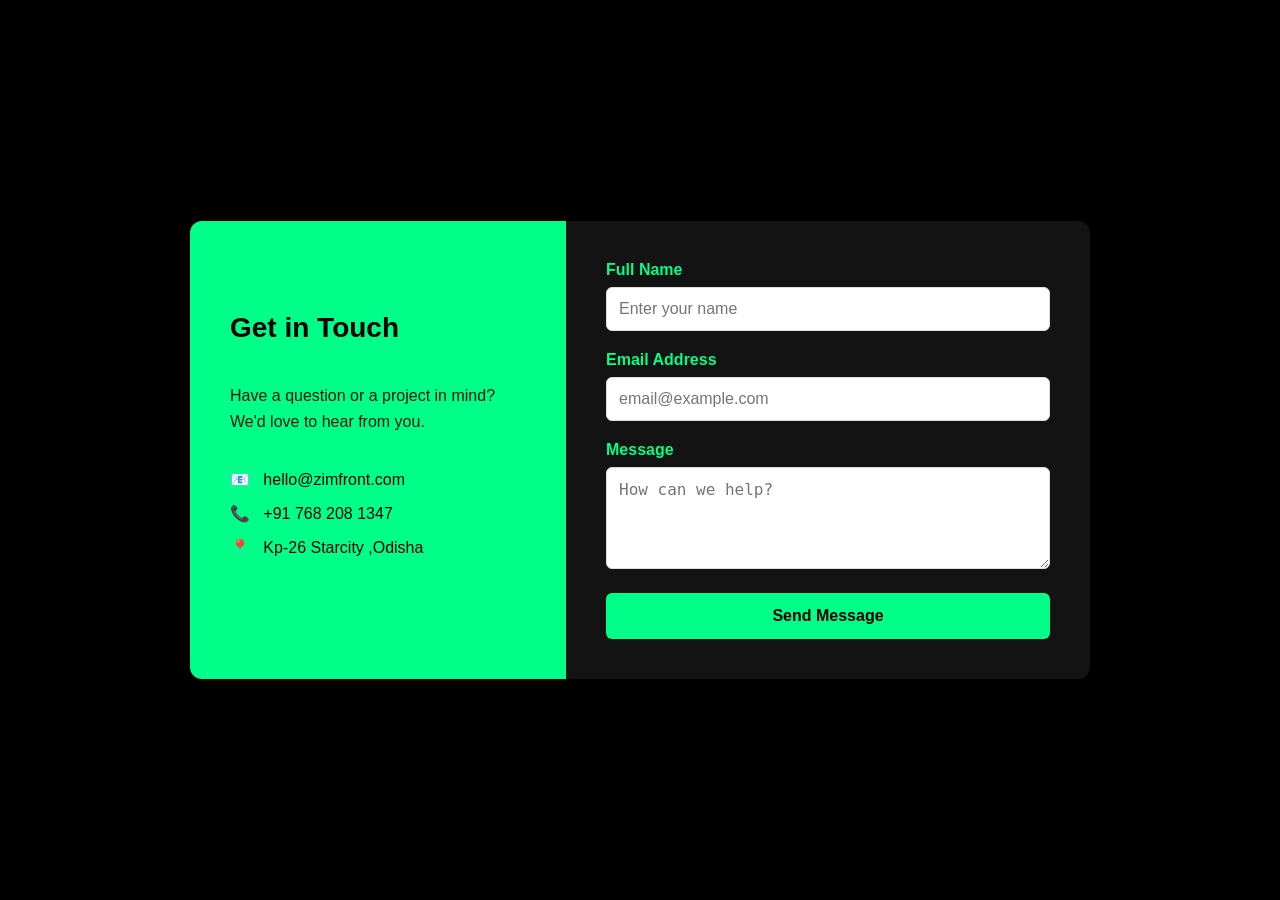
==== Contact.html @ b42a2d63 "Update Contact.html" ====
<!DOCTYPE html>
<html lang="en">
<head>
    <meta charset="UTF-8">
    <meta name="viewport" content="width=device-width, initial-scale=1.0">
    <title>Contact Us</title>
    <style>
        /* Base Styles */
        body {
            font-family: 'Segoe UI', Tahoma, Geneva, Verdana, sans-serif;
            background-color: black;
            display: flex;
            justify-content: center;
            align-items: center;
            min-height: 100vh;
            margin: 0;
        }

        /* Container Layout */
        .contact-container {
            display: flex;
            flex-wrap: wrap;
            max-width: 900px;
            width: 95%;
            background: #131314;
            box-shadow: 0 15px 35px rgba(0,0,0,0.1);
            border-radius: 12px;
            overflow: hidden;
        }

        /* Sidebar Info */
        .contact-info {
            flex: 1;
            background: #00FF88;
            color: black;
            padding: 40px;
            min-width: 280px;
            display: flex;
            flex-direction: column;
            justify-content: center;
        }

        .contact-info h2 {
            margin-top: 0;
            font-size: 28px;
        }

        .contact-info p {
            line-height: 1.6;
            opacity: 0.9;
        }

        .info-details {
            list-style: none;
            padding: 0;
            margin-top: 20px;
        }

        .info-details li {
            margin-bottom: 15px;
            display: flex;
            align-items: center;
        }

        /* Form Side */
        .contact-form {
            flex: 1.5;
            padding: 40px;
            min-width: 300px;
        }

        .input-group {
            margin-bottom: 20px;
        }

        .input-group label {
            display: block;
            margin-bottom: 8px;
            font-weight: 600;
            color: #00FF88;
        }

        .input-group input, 
        .input-group textarea {
            width: 100%;
            padding: 12px;
            border: 1px solid #ddd;
            border-radius: 6px;
            font-size: 16px;
            transition: border-color 0.3s;
            box-sizing: border-box;
        }

        .input-group input:focus, 
        .input-group textarea:focus {
            outline: none;
            border-color: #2563eb;
        }

        /* Submit Button */
        .submit-btn {
            width: 100%;
            background: #00FF88;
            color: black;
            padding: 14px;
            border: none;
            border-radius: 6px;
            cursor: pointer;
            font-size: 16px;
            font-weight: bold;
            transition: background 0.3s, transform 0.1s;
        }

        .submit-btn:hover {
            background: #1d4ed8;
        }

        .submit-btn:active {
            transform: scale(0.98);
        }

        #success-msg {
            display: none;
            color: #10b981;
            font-weight: bold;
            margin-top: 15px;
            text-align: center;
        }

        /* Responsive Tweak */
        @media (max-width: 768px) {
            .contact-container {
                flex-direction: column;
            }
        }
    </style>
</head>
<body>

<div class="contact-container">
    <div class="contact-info">
        <h2>Get in Touch</h2>
        <p>Have a question or a project in mind? We'd love to hear from you.</p>
        
        <ul class="info-details">
            <li>📧 &nbsp; hello@zimfront.com</li>
            <li>📞 &nbsp; +91 768 208 1347</li>
            <li>📍 &nbsp; Kp-26 Starcity ,Odisha</li>
        </ul>
    </div>

    <form class="contact-form" id="main-contact-form">
        <div class="input-group">
            <label for="name">Full Name</label>
            <input type="text" id="name" name="name" placeholder="Enter your name" required>
        </div>
        
        <div class="input-group">
            <label for="email">Email Address</label>
            <input type="email" id="email" name="email" placeholder="email@example.com" required>
        </div>

        <div class="input-group">
            <label for="message">Message</label>
            <textarea id="message" name="message" rows="4" placeholder="How can we help?" required></textarea>
        </div>

        <button type="submit" class="submit-btn">Send Message</button>
        <div id="success-msg">Message sent successfully!</div>
    </form>
</div>

<script>
    // Simple script to handle form submission UI
    document.getElementById('main-contact-form').addEventListener('submit', function(e) {
        e.preventDefault(); // Stop the page from reloading
        
        // Change button text and show success message
        const btn = document.querySelector('.submit-btn');
        const msg = document.getElementById('success-msg');
        
        btn.innerText = "Sending...";
        btn.disabled = true;

        setTimeout(() => {
            btn.style.display = 'none';
            msg.style.display = 'block';
        }, 1000);
    });
</script>

</body>
</html>
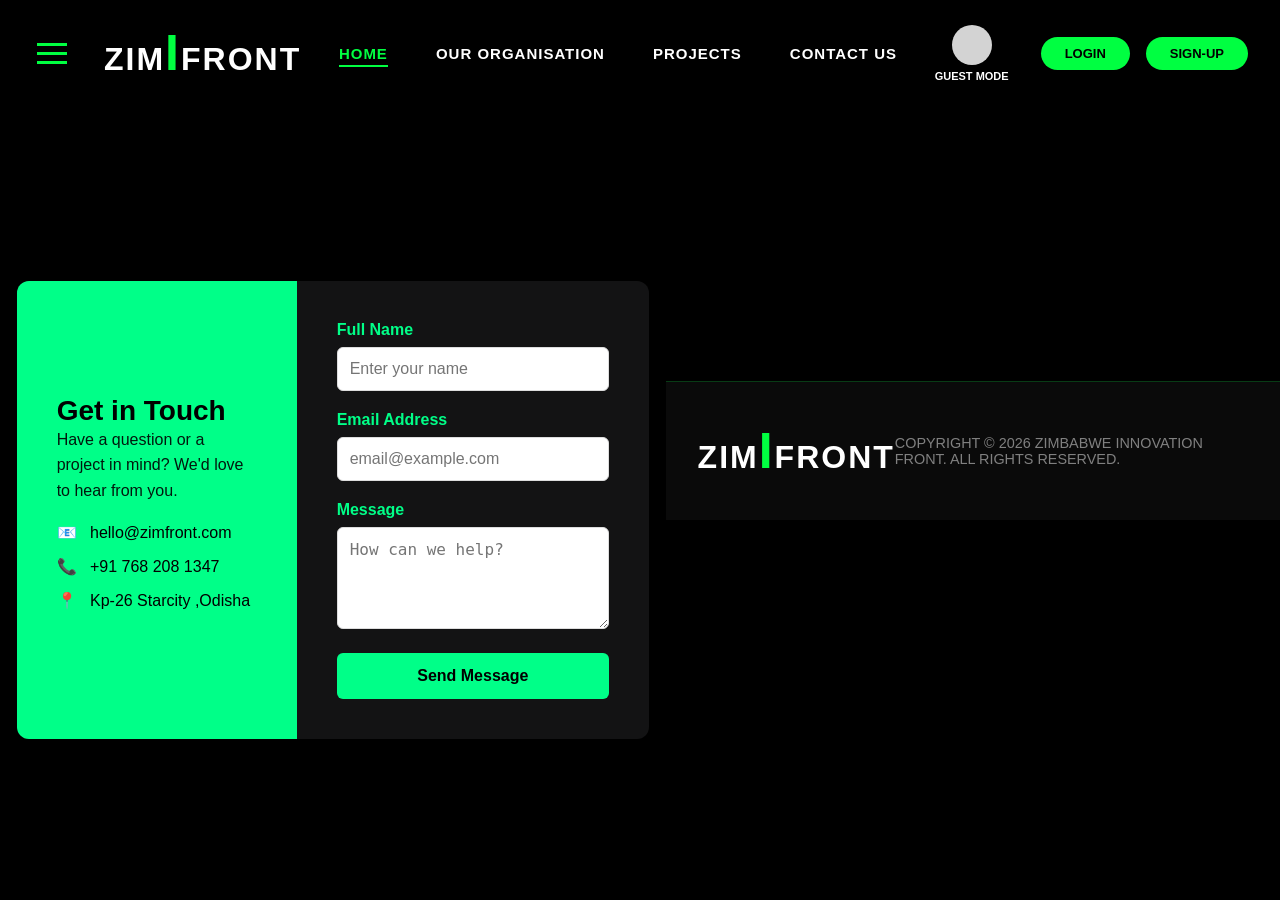
==== commit 5788906d: "Merge branch 'main' into contact101" ====
--- a/Contact.html
+++ b/Contact.html
@@ -16,6 +16,14 @@
             margin: 0;
         }
 
+.page-wrapper{
+    display:flex;
+    justify-content:center;
+    align-items:center;
+    min-height:100vh;
+    padding-top:120px;
+}
+
         /* Container Layout */
         .contact-container {
             display: flex;
@@ -26,6 +34,7 @@
             box-shadow: 0 15px 35px rgba(0,0,0,0.1);
             border-radius: 12px;
             overflow: hidden;
+            margin: auto;
         }
 
         /* Sidebar Info */
@@ -134,9 +143,13 @@
             }
         }
     </style>
+    <link rel="stylesheet" href="Header_and_footer.css">
 </head>
 <body>
-
+    
+<special-header></special-header>
+
+<div class="page-wrapper">
 <div class="contact-container">
     <div class="contact-info">
         <h2>Get in Touch</h2>
@@ -169,6 +182,14 @@
         <div id="success-msg">Message sent successfully!</div>
     </form>
 </div>
+</div>
+
+
+<special-footer></special-footer>
+
+<script src = 'headerFooterManager.js' defer></script>
+
+<script src = 'Header_and_Footer.js'></script>    
 
 <script>
     // Simple script to handle form submission UI
@@ -188,6 +209,7 @@
         }, 1000);
     });
 </script>
+<script src="menu_button.js"></script>    
 
 </body>
 </html>
--- a/Header_and_footer.css
+++ b/Header_and_footer.css
@@ -0,0 +1,332 @@
+/* Global reset used by header/footer */
+* {
+    margin: 0;
+    padding: 0;
+    box-sizing: border-box;
+}
+
+.modal{
+ display:none;
+ position:fixed;
+ top:0;
+ left:0;
+ width:100%;
+ height:100%;
+ background:rgba(0,0,0,0.85);
+ z-index:2000;
+}
+
+:root {
+    --primary-green: #00ff41;
+    --dark-green: #00cc34;
+    --bg-black: #000000;
+    --text-white: #ffffff;
+    --gray: #808080;
+}
+
+/* Base body styling */
+body {
+    font-family: -apple-system, BlinkMacSystemFont, 'Segoe UI', Roboto, 'Helvetica Neue', Arial, sans-serif;
+    background-color: var(--bg-black);
+    color: var(--text-white);
+    overflow-x: hidden;
+}
+
+/* NAVBAR */
+
+.navbar {
+    position: fixed;
+    top: 0;
+    left: 0;
+    right: 0;
+    background-color: rgba(0,0,0,0.95);
+    padding: 24px 32px;
+    z-index: 1000;
+    backdrop-filter: blur(10px);
+}
+
+.nav-container {
+    display: flex;
+    justify-content: space-between;
+    align-items: center;
+    max-width: 1400px;
+    margin: 0 auto;
+}
+
+.nav-left {
+    display: flex;
+    align-items: center;
+    gap: 32px;
+}
+
+/* Menu toggle */
+
+.menu-toggle {
+    background: none;
+    border: none;
+    cursor: pointer;
+    display: flex;
+    flex-direction: column;
+    gap: 6px;
+    padding: 5px;
+}
+
+.menu-toggle span {
+    width: 30px;
+    height: 3px;
+    background-color: var(--primary-green);
+    transition: all 0.3s ease;
+}
+
+.menu-toggle:hover span {
+    background-color: var(--text-white);
+}
+
+/* Logo */
+
+.logo {
+    font-size: 32px;
+    font-weight: 700;
+    letter-spacing: 2px;
+}
+
+.logo-zim,
+.logo-front {
+    color: var(--text-white);
+}
+
+.logo-i {
+    color: var(--primary-green);
+    font-size: 50px;
+}
+
+/* Navigation links */
+
+.nav-center {
+    display: flex;
+    gap: 48px;
+}
+
+.nav-link {
+    color: var(--text-white);
+    text-decoration: none;
+    font-weight: 600;
+    font-size: 15px;
+    letter-spacing: 1px;
+    position: relative;
+    transition: color 0.3s ease;
+}
+
+.nav-link:hover,
+.nav-link.active {
+    color: var(--primary-green);
+}
+
+.nav-link::after {
+    content: "";
+    position: absolute;
+    bottom: -5px;
+    left: 0;
+    width: 0;
+    height: 2px;
+    background-color: var(--primary-green);
+    transition: width 0.3s ease;
+}
+
+.nav-link:hover::after,
+.nav-link.active::after {
+    width: 100%;
+}
+
+/* Right section */
+
+.nav-right {
+    display: flex;
+    align-items: center;
+    gap: 16px;
+}
+
+.user-section {
+    display: flex;
+    flex-direction: column;
+    align-items: center;
+    margin-right: 16px;
+}
+
+.user-icon {
+    width: 40px;
+    height: 40px;
+    background: #d3d3d3;
+    border-radius: 50%;
+    margin-bottom: 5px;
+}
+
+.user-text {
+    font-size: 11px;
+    font-weight: 600;
+}
+
+/* Buttons */
+
+.btn-login,
+.btn-signup {
+    padding: 9px 24px;
+    border: none;
+    border-radius: 25px;
+    font-weight: 600;
+    font-size: 13px;
+    cursor: pointer;
+    transition: all 0.3s ease;
+}
+
+.btn-login,
+.btn-signup {
+    background-color: var(--primary-green);
+    color: var(--bg-black);
+}
+
+.btn-login:hover,
+.btn-signup:hover {
+    background-color: var(--dark-green);
+    transform: translateY(-2px);
+}
+
+/* MOBILE MENU */
+
+.mobile-menu {
+    position: fixed;
+    top: 0;
+    left: -500px;
+    width: 450px;
+    height: 100vh;
+    background-color: var(--primary-green);
+    padding: 2.5rem 2rem;
+    transition: left 0.4s ease;
+    z-index: 1001;
+    display: flex;
+    flex-direction: column;
+}
+
+.mobile-menu.active {
+    left: 0;
+}
+
+.menu-overlay {
+    position: fixed;
+    top: 0;
+    left: 0;
+    width: 100%;
+    height: 100%;
+    background: rgba(0,0,0,0.7);
+    z-index: 1000;
+    opacity: 0;
+    visibility: hidden;
+    transition: 0.4s;
+}
+
+.menu-overlay.active {
+    opacity: 1;
+    visibility: visible;
+}
+
+.mobile-header {
+    color: var(--bg-black);
+    font-weight: 700;
+    font-size: 20px;
+    padding-bottom: 20px;
+    border-bottom: 3px solid var(--bg-black);
+    margin-bottom: 32px;
+}
+
+.mobile-link {
+    display: block;
+    color: var(--bg-black);
+    text-decoration: none;
+    padding: 18px 0;
+    font-weight: 600;
+    border-bottom: 1px solid rgba(0,0,0,0.15);
+}
+
+.mobile-auth {
+    margin-top: auto;
+    padding-top: 32px;
+    display: flex;
+    flex-direction: column;
+    gap: 16px;
+}
+
+.mobile-footer {
+    margin-top: 24px;
+    font-size: 12px;
+    color: var(--bg-black);
+    text-align: center;
+    padding-top: 19px;
+    border-top: 3px solid var(--bg-black);
+}
+
+/* FOOTER */
+
+.footer {
+    background-color: #0a0a0a;
+    padding: 40px 0;
+    border-top: 1px solid rgba(0,255,65,0.2);
+    width : 100%;
+}
+
+.footer-content {
+     max-width: 1400px;
+    margin: auto;
+    padding: 0 2rem;
+    display: flex;
+    justify-content: space-between;
+    align-items: center;
+}
+
+.footer p {
+    color: var(--gray);
+    font-size: 0.9rem;
+}
+
+/* Responsive */
+
+@media (max-width:1024px){
+    .nav-center{
+        display:none;
+    }
+}
+
+@media (max-width:768px){
+    .footer-content{
+        flex-direction:column;
+        gap:1rem;
+        text-align:center;
+    }
+
+    .mobile-menu{
+        width:350px;
+        left:-350px;
+    }
+}
+
+@media (max-width:480px){
+
+    .navbar{
+        padding:1rem;
+    }
+
+    .logo{
+        font-size:1.5rem;
+    }
+
+    .btn-login,
+    .btn-signup{
+        padding:0.5rem 1rem;
+        font-size:0.75rem;
+    }
+
+    .mobile-menu{
+        width:85%;
+        left:-85%;
+    }
+
+}
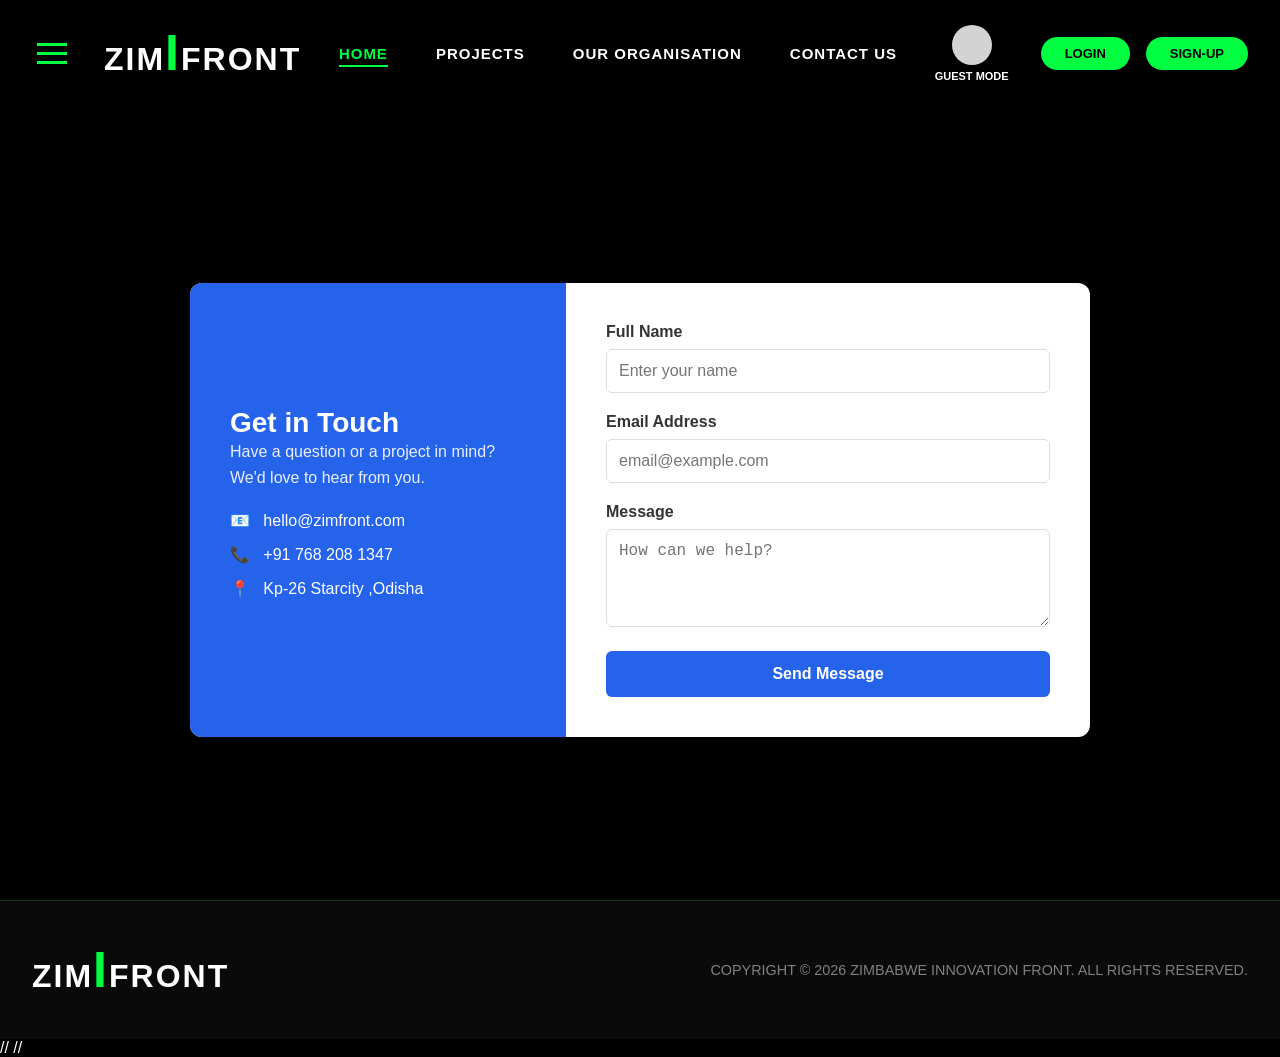
==== commit 930aeddf: "Update Contact.html" ====
--- a/Contact.html
+++ b/Contact.html
@@ -8,11 +8,7 @@
         /* Base Styles */
         body {
             font-family: 'Segoe UI', Tahoma, Geneva, Verdana, sans-serif;
-            background-color: black;
-            display: flex;
-            justify-content: center;
-            align-items: center;
-            min-height: 100vh;
+            background-color: #f4f7f9;
             margin: 0;
         }
 
@@ -29,8 +25,8 @@
             display: flex;
             flex-wrap: wrap;
             max-width: 900px;
-            width: 95%;
-            background: #131314;
+            width: 100%;
+            background: #fff;
             box-shadow: 0 15px 35px rgba(0,0,0,0.1);
             border-radius: 12px;
             overflow: hidden;
@@ -40,8 +36,8 @@
         /* Sidebar Info */
         .contact-info {
             flex: 1;
-            background: #00FF88;
-            color: black;
+            background: #2563eb;
+            color: white;
             padding: 40px;
             min-width: 280px;
             display: flex;
@@ -86,7 +82,7 @@
             display: block;
             margin-bottom: 8px;
             font-weight: 600;
-            color: #00FF88;
+            color: #333;
         }
 
         .input-group input, 
@@ -109,8 +105,8 @@
         /* Submit Button */
         .submit-btn {
             width: 100%;
-            background: #00FF88;
-            color: black;
+            background: #2563eb;
+            color: white;
             padding: 14px;
             border: none;
             border-radius: 6px;
@@ -187,9 +183,9 @@
 
 <special-footer></special-footer>
 
-<script src = 'headerFooterManager.js' defer></script>
-
-<script src = 'Header_and_Footer.js'></script>    
+<script src = 'headerFooterManager.js'></script>
+
+//<script src = 'Header_and_Footer.js'></script>    
 
 <script>
     // Simple script to handle form submission UI
@@ -209,8 +205,9 @@
         }, 1000);
     });
 </script>
-<script src="menu_button.js"></script>    
+//<script src="menu_button.js"></script>    
 
 </body>
+
 </html>
 
--- a/Header_and_footer.css
+++ b/Header_and_footer.css
@@ -3,17 +3,6 @@
     margin: 0;
     padding: 0;
     box-sizing: border-box;
-}
-
-.modal{
- display:none;
- position:fixed;
- top:0;
- left:0;
- width:100%;
- height:100%;
- background:rgba(0,0,0,0.85);
- z-index:2000;
 }
 
 :root {
@@ -205,6 +194,7 @@
     z-index: 1001;
     display: flex;
     flex-direction: column;
+    overflow-y: auto;
 }
 
 .mobile-menu.active {
@@ -328,5 +318,612 @@
         width:85%;
         left:-85%;
     }
-
-}
+}
+
+
+
+/* LOGIN / SIGNUP POPUP */
+
+.modal{
+    display:none;
+    position:fixed;
+    top:0;
+    left:0;
+    width:100%;
+    height:100%;
+    background:rgba(0,0,0,0.85);
+    z-index:2000;
+    justify-content:center;
+    align-items:center;
+    overflow-y:auto;
+}
+
+.modal-box{
+    width:350px;
+    background:#000;
+    border:2px solid var(--primary-green);
+    border-radius:10px;
+    padding:30px;
+    margin:150px auto;
+    text-align:center;
+}
+
+.modal-box input{
+    width:100%;
+    padding:10px;
+    margin:10px 0;
+    background:#111;
+    border:1px solid var(--primary-green);
+    color:white;
+}
+
+.close{
+    float:right;
+    font-size:22px;
+    cursor:pointer;
+}
+
+.auth-wrapper {
+            width:100%;
+            display:flex;
+            justify-content:center;
+            align-items:center;
+            display: flex;
+            align-items: center;
+            justify-content: center;
+            padding: 120px 1rem 3rem;
+            background: linear-gradient(135deg, #000000 0%, #001a00 100%);
+            position: relative;
+            overflow: hidden;
+        }
+
+        .auth-wrapper::before {
+            content: '';
+            position: absolute;
+            top: 50%;
+            left: 50%;
+            width: 600px;
+            height: 600px;
+            background: radial-gradient(circle, rgba(0,255,65,0.08) 0%, transparent 70%);
+            transform: translate(-50%, -50%);
+            pointer-events: none;
+        }
+
+        .auth-card {
+            background: rgba(10,10,10,0.95);
+            border: 1px solid rgba(0,255,65,0.25);
+            border-radius: 20px;
+            padding: 3rem 2.5rem;
+            width: 100%;
+            max-width: 460px;
+            box-shadow: 0 30px 80px rgba(0,0,0,0.6), 0 0 0 1px rgba(0,255,65,0.1);
+        }
+
+        .auth-logo {
+            font-size: 2rem;
+            font-weight: 700;
+            letter-spacing: 2px;
+            text-align: center;
+            margin-bottom: 0.5rem;
+        }
+
+        .auth-subtitle {
+            text-align: center;
+            color: #808080;
+            font-size: 0.9rem;
+            letter-spacing: 1px;
+            margin-bottom: 2.5rem;
+        }
+
+        .auth-title {
+            font-size: 1.8rem;
+            font-weight: 800;
+            color: #ffffff;
+            margin-bottom: 2rem;
+            letter-spacing: 1px;
+        }
+
+        .form-group {
+            margin-bottom: 1.25rem;
+        }
+
+        .form-group label {
+            display: block;
+            font-size: 0.78rem;
+            font-weight: 700;
+            letter-spacing: 1.5px;
+            color: #00ff41;
+            margin-bottom: 0.5rem;
+            text-transform: uppercase;
+        }
+
+        .form-group input, .form-group select {
+            width: 100%;
+            padding: 0.9rem 1.2rem;
+            background: rgba(255,255,255,0.04);
+            border: 1px solid rgba(0,255,65,0.25);
+            border-radius: 10px;
+            color: #ffffff;
+            font-size: 0.95rem;
+            transition: border-color 0.3s ease, box-shadow 0.3s ease;
+            outline: none;
+        }
+
+        .form-group select option {
+            background: #111;
+        }
+
+        .form-group input:focus, .form-group select:focus {
+            border-color: #00ff41;
+            box-shadow: 0 0 0 3px rgba(0,255,65,0.1);
+        }
+
+        .form-group input::placeholder {
+            color: #444;
+        }
+
+        .btn-auth {
+            width: 100%;
+            padding: 1rem;
+            background: #00ff41;
+            color: #000000;
+            border: none;
+            border-radius: 35px;
+            font-size: 1rem;
+            font-weight: 800;
+            letter-spacing: 2px;
+            cursor: pointer;
+            transition: all 0.3s ease;
+            margin-top: 0.5rem;
+        }
+
+        .btn-auth:hover {
+            background: #00cc34;
+            transform: translateY(-2px);
+            box-shadow: 0 10px 30px rgba(0,255,65,0.3);
+        }
+
+        .auth-switch {
+            text-align: center;
+            margin-top: 1.5rem;
+            color: #808080;
+            font-size: 0.9rem;
+        }
+
+        .auth-switch a {
+            color: #00ff41;
+            font-weight: 700;
+            text-decoration: none;
+            transition: color 0.3s;
+        }
+
+        .auth-switch a:hover { color: #00cc34; }
+
+        .error-msg {
+            color: #ff4444;
+            font-size: 0.82rem;
+            margin-top: 0.75rem;
+            text-align: center;
+            display: none;
+        }
+
+        .avatar-upload {
+            display: flex;
+            align-items: center;
+            gap: 1rem;
+            margin-bottom: 1.5rem;
+        }
+
+        .avatar-preview {
+            width: 60px;
+            height: 60px;
+            border-radius: 50%;
+            background: #1a1a1a;
+            border: 2px solid rgba(0,255,65,0.3);
+            overflow: hidden;
+            flex-shrink: 0;
+            display: flex;
+            align-items: center;
+            justify-content: center;
+            color: #444;
+            font-size: 1.5rem;
+        }
+
+        .avatar-preview img {
+            width: 100%;
+            height: 100%;
+            object-fit: cover;
+        }
+
+        .avatar-label {
+            font-size: 0.8rem;
+            color: #808080;
+            line-height: 1.5;
+        }
+
+        .avatar-label span {
+            color: #00ff41;
+            cursor: pointer;
+            font-weight: 700;
+        }
+
+        #avatarInput { display: none; }
+
+ .auth-wrapper {
+            min-height: 100vh;
+            display: flex;
+            align-items: center;
+            justify-content: center;
+            padding: 120px 1rem 3rem;
+            background: linear-gradient(135deg, #000000 0%, #001a00 100%);
+            position: relative;
+            overflow: hidden;
+        }
+
+        .auth-wrapper::before {
+            content: '';
+            position: absolute;
+            top: 50%;
+            left: 50%;
+            width: 600px;
+            height: 600px;
+            background: radial-gradient(circle, rgba(0,255,65,0.08) 0%, transparent 70%);
+            transform: translate(-50%, -50%);
+            pointer-events: none;
+        }
+
+        .auth-card {
+            background: rgba(10,10,10,0.95);
+            border: 1px solid rgba(0,255,65,0.25);
+            border-radius: 20px;
+            padding: 3rem 2.5rem;
+            width: 100%;
+            max-width: 460px;
+            box-shadow: 0 30px 80px rgba(0,0,0,0.6), 0 0 0 1px rgba(0,255,65,0.1);
+            position: relative;
+        }
+
+        .auth-logo {
+            font-size: 2rem;
+            font-weight: 700;
+            letter-spacing: 2px;
+            text-align: center;
+            margin-bottom: 0.5rem;
+        }
+
+        .auth-subtitle {
+            text-align: center;
+            color: #808080;
+            font-size: 0.9rem;
+            letter-spacing: 1px;
+            margin-bottom: 2.5rem;
+        }
+
+        .auth-title {
+            font-size: 1.8rem;
+            font-weight: 800;
+            color: #ffffff;
+            margin-bottom: 2rem;
+            letter-spacing: 1px;
+        }
+
+        .form-group {
+            margin-bottom: 1.25rem;
+        }
+
+        .form-group label {
+            display: block;
+            font-size: 0.78rem;
+            font-weight: 700;
+            letter-spacing: 1.5px;
+            color: #00ff41;
+            margin-bottom: 0.5rem;
+            text-transform: uppercase;
+        }
+
+        .form-group input {
+            width: 100%;
+            padding: 0.9rem 1.2rem;
+            background: rgba(255,255,255,0.04);
+            border: 1px solid rgba(0,255,65,0.25);
+            border-radius: 10px;
+            color: #ffffff;
+            font-size: 0.95rem;
+            transition: border-color 0.3s ease, box-shadow 0.3s ease;
+            outline: none;
+        }
+
+        .form-group input:focus {
+            border-color: #00ff41;
+            box-shadow: 0 0 0 3px rgba(0,255,65,0.1);
+        }
+
+        .form-group input::placeholder {
+            color: #444;
+        }
+
+        .btn-auth {
+            width: 100%;
+            padding: 1rem;
+            background: #00ff41;
+            color: #000000;
+            border: none;
+            border-radius: 35px;
+            font-size: 1rem;
+            font-weight: 800;
+            letter-spacing: 2px;
+            cursor: pointer;
+            transition: all 0.3s ease;
+            margin-top: 0.5rem;
+        }
+
+        .btn-auth:hover {
+            background: #00cc34;
+            transform: translateY(-2px);
+            box-shadow: 0 10px 30px rgba(0,255,65,0.3);
+        }
+
+        .auth-switch {
+            text-align: center;
+            margin-top: 1.5rem;
+            color: #808080;
+            font-size: 0.9rem;
+        }
+
+        .auth-switch a {
+            color: #00ff41;
+            font-weight: 700;
+            text-decoration: none;
+            transition: color 0.3s;
+        }
+
+        .auth-switch a:hover {
+            color: #00cc34;
+        }
+
+        .error-msg {
+            color: #ff4444;
+            font-size: 0.82rem;
+            margin-top: 0.75rem;
+            text-align: center;
+            display: none;
+        }
+
+        /* Avatar upload preview */
+        .avatar-upload {
+            display: flex;
+            align-items: center;
+            gap: 1rem;
+            margin-bottom: 1.5rem;
+        }
+
+        .avatar-preview {
+            width: 60px;
+            height: 60px;
+            border-radius: 50%;
+            background: #1a1a1a;
+            border: 2px solid rgba(0,255,65,0.3);
+            overflow: hidden;
+            flex-shrink: 0;
+            display: flex;
+            align-items: center;
+            justify-content: center;
+            color: #444;
+            font-size: 1.5rem;
+        }
+
+        .avatar-preview img {
+            width: 100%;
+            height: 100%;
+            object-fit: cover;
+        }
+
+        .avatar-label {
+            font-size: 0.8rem;
+            color: #808080;
+            line-height: 1.5;
+        }
+
+        .avatar-label span {
+            color: #00ff41;
+            cursor: pointer;
+            font-weight: 700;
+        }
+
+        #avatarInput {
+            display: none;
+        }
+
+.join-wrapper {
+            min-height: 100vh;
+            display: flex;
+            align-items: center;
+            justify-content: center;
+            padding: 120px 1rem 3rem;
+            background: linear-gradient(135deg, #000000 0%, #001a00 100%);
+            position: relative;
+            overflow: hidden;
+        }
+
+        .join-wrapper::before {
+            content: '';
+            position: absolute;
+            top: -10%;
+            right: -10%;
+            width: 500px;
+            height: 500px;
+            background: radial-gradient(circle, rgba(0,255,65,0.07) 0%, transparent 70%);
+            pointer-events: none;
+        }
+
+        .join-card {
+            background: rgba(10,10,10,0.95);
+            border: 1px solid rgba(0,255,65,0.25);
+            border-radius: 20px;
+            padding: 3rem 2.5rem;
+            width: 100%;
+            max-width: 560px;
+            box-shadow: 0 30px 80px rgba(0,0,0,0.6);
+            position: relative;
+        }
+
+        .join-badge {
+            display: inline-block;
+            background: rgba(0,255,65,0.12);
+            color: #00ff41;
+            font-size: 0.75rem;
+            font-weight: 700;
+            letter-spacing: 2px;
+            padding: 0.4rem 1rem;
+            border-radius: 20px;
+            border: 1px solid rgba(0,255,65,0.3);
+            margin-bottom: 1.25rem;
+            text-transform: uppercase;
+        }
+
+        .join-logo {
+            font-size: 2rem;
+            font-weight: 700;
+            letter-spacing: 2px;
+            margin-bottom: 0.5rem;
+        }
+
+        .join-title {
+            font-size: 2rem;
+            font-weight: 900;
+            color: #ffffff;
+            margin-bottom: 0.75rem;
+            letter-spacing: 1px;
+            line-height: 1.2;
+        }
+
+        .join-desc {
+            color: #808080;
+            font-size: 0.95rem;
+            line-height: 1.6;
+            margin-bottom: 2rem;
+        }
+
+        .form-group {
+            margin-bottom: 1.2rem;
+        }
+
+        .form-row {
+            display: grid;
+            grid-template-columns: 1fr 1fr;
+            gap: 1rem;
+        }
+
+        .form-group label {
+            display: block;
+            font-size: 0.75rem;
+            font-weight: 700;
+            letter-spacing: 1.5px;
+            color: #00ff41;
+            margin-bottom: 0.5rem;
+            text-transform: uppercase;
+        }
+
+        .form-group input,
+        .form-group select,
+        .form-group textarea {
+            width: 100%;
+            padding: 0.9rem 1.2rem;
+            background: rgba(255,255,255,0.04);
+            border: 1px solid rgba(0,255,65,0.25);
+            border-radius: 10px;
+            color: #ffffff;
+            font-size: 0.95rem;
+            font-family: inherit;
+            transition: border-color 0.3s ease, box-shadow 0.3s ease;
+            outline: none;
+            resize: vertical;
+        }
+
+        .form-group select option {
+            background: #111;
+        }
+
+        .form-group input:focus,
+        .form-group select:focus,
+        .form-group textarea:focus {
+            border-color: #00ff41;
+            box-shadow: 0 0 0 3px rgba(0,255,65,0.1);
+        }
+
+        .form-group input::placeholder,
+        .form-group textarea::placeholder {
+            color: #444;
+        }
+
+        .btn-submit {
+            width: 100%;
+            padding: 1rem;
+            background: #00ff41;
+            color: #000000;
+            border: none;
+            border-radius: 35px;
+            font-size: 1rem;
+            font-weight: 800;
+            letter-spacing: 2px;
+            cursor: pointer;
+            transition: all 0.3s ease;
+            margin-top: 0.75rem;
+        }
+
+        .btn-submit:hover {
+            background: #00cc34;
+            transform: translateY(-2px);
+            box-shadow: 0 10px 30px rgba(0,255,65,0.3);
+        }
+
+        /* Success state */
+        .success-screen {
+            display: none;
+            text-align: center;
+            padding: 2rem 0;
+        }
+
+        .success-icon {
+            font-size: 4rem;
+            margin-bottom: 1rem;
+        }
+
+        .success-title {
+            font-size: 1.8rem;
+            font-weight: 900;
+            color: #00ff41;
+            margin-bottom: 1rem;
+        }
+
+        .success-msg {
+            color: #808080;
+            font-size: 0.95rem;
+            line-height: 1.6;
+            margin-bottom: 2rem;
+        }
+
+        .btn-home {
+            display: inline-block;
+            padding: 0.9rem 2.5rem;
+            background: #00ff41;
+            color: #000;
+            border: none;
+            border-radius: 35px;
+            font-weight: 800;
+            font-size: 0.95rem;
+            letter-spacing: 2px;
+            cursor: pointer;
+            text-decoration: none;
+            transition: all 0.3s ease;
+        }
+
+        .btn-home:hover {
+            background: #00cc34;
+            transform: translateY(-2px);
+        }
+
+        @media (max-width: 480px) {
+            .form-row { grid-template-columns: 1fr; }
+            .join-card { padding: 2rem 1.5rem; }
+        }
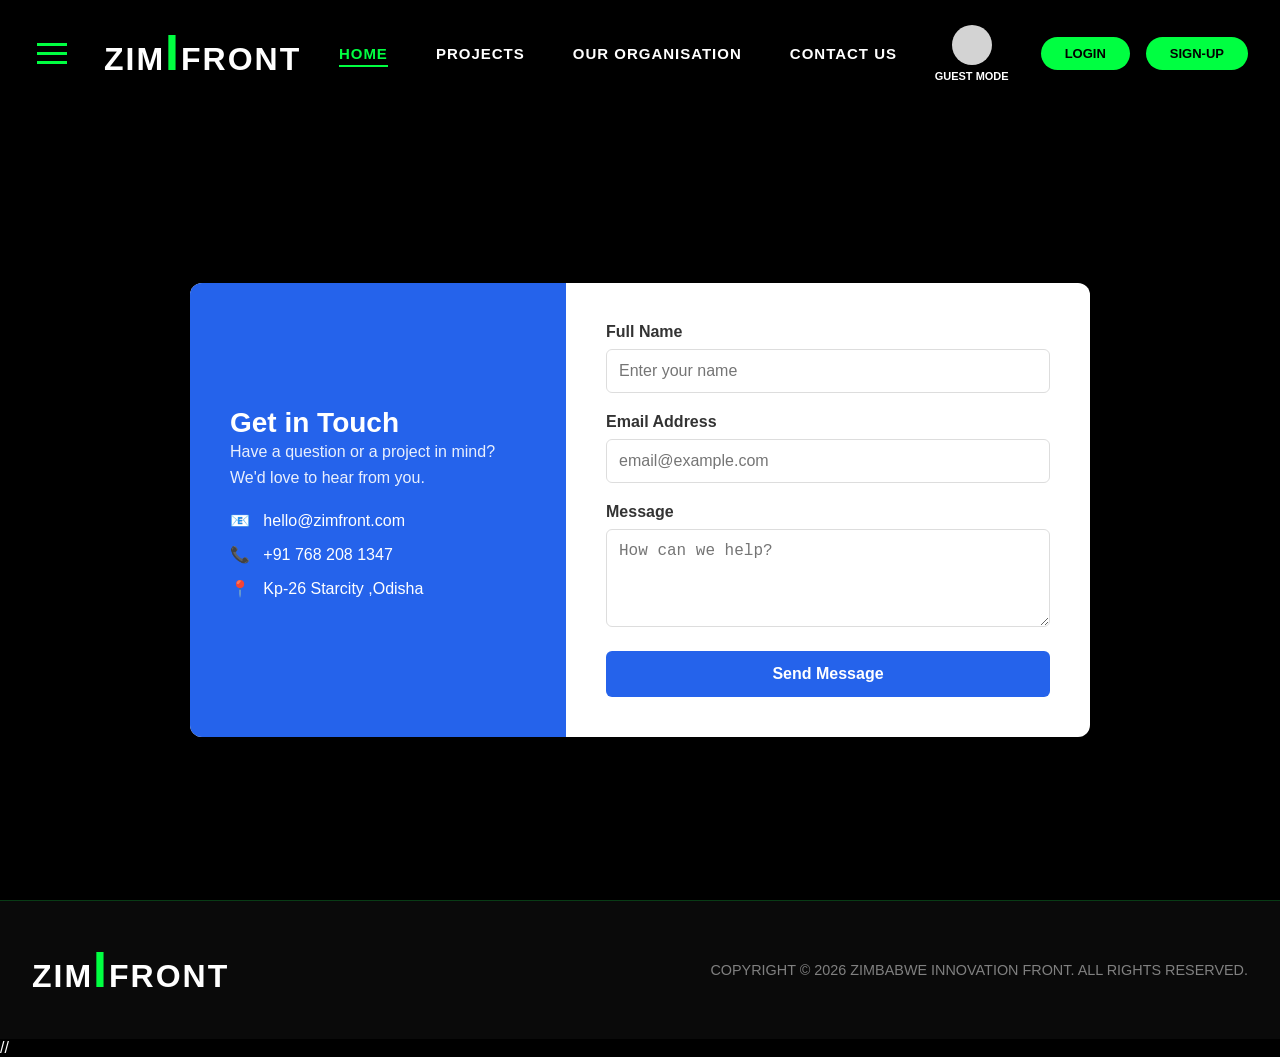
==== commit b4ccaff2: "Update Contact.html" ====
--- a/Contact.html
+++ b/Contact.html
@@ -144,7 +144,7 @@
 <body>
     
 <special-header></special-header>
-
+<div class="menu-overlay" id="menuOverlay"></div>
 <div class="page-wrapper">
 <div class="contact-container">
     <div class="contact-info">
@@ -205,7 +205,7 @@
         }, 1000);
     });
 </script>
-//<script src="menu_button.js"></script>    
+<script src="menu_button.js"></script>    
 
 </body>
 
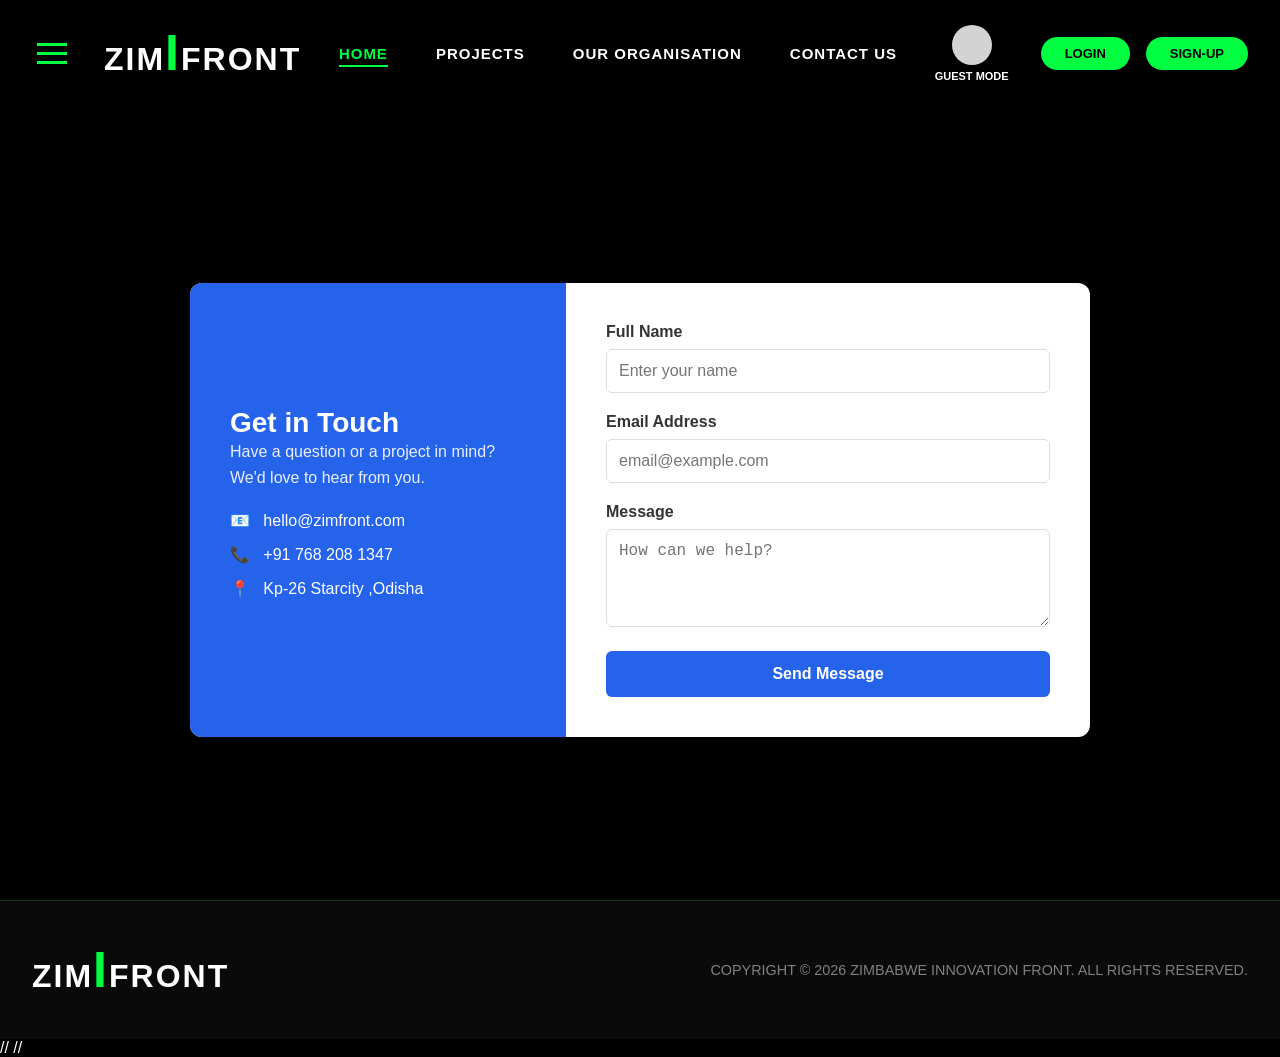
==== commit 8bc7fb48: "Update Contact.html" ====
--- a/Contact.html
+++ b/Contact.html
@@ -139,7 +139,7 @@
             }
         }
     </style>
-    <link rel="stylesheet" href="Header_and_footer.css">
+   
 </head>
 <body>
     
@@ -183,8 +183,6 @@
 
 <special-footer></special-footer>
 
-<script src = 'headerFooterManager.js'></script>
-
 //<script src = 'Header_and_Footer.js'></script>    
 
 <script>
@@ -205,8 +203,9 @@
         }, 1000);
     });
 </script>
-<script src="menu_button.js"></script>    
-
+//<script src="menu_button.js"></script>    
+<link rel="stylesheet" href="Header_and_footer.css">
+<script src = 'headerFooterManager.js'></script>   
 </body>
 
 </html>
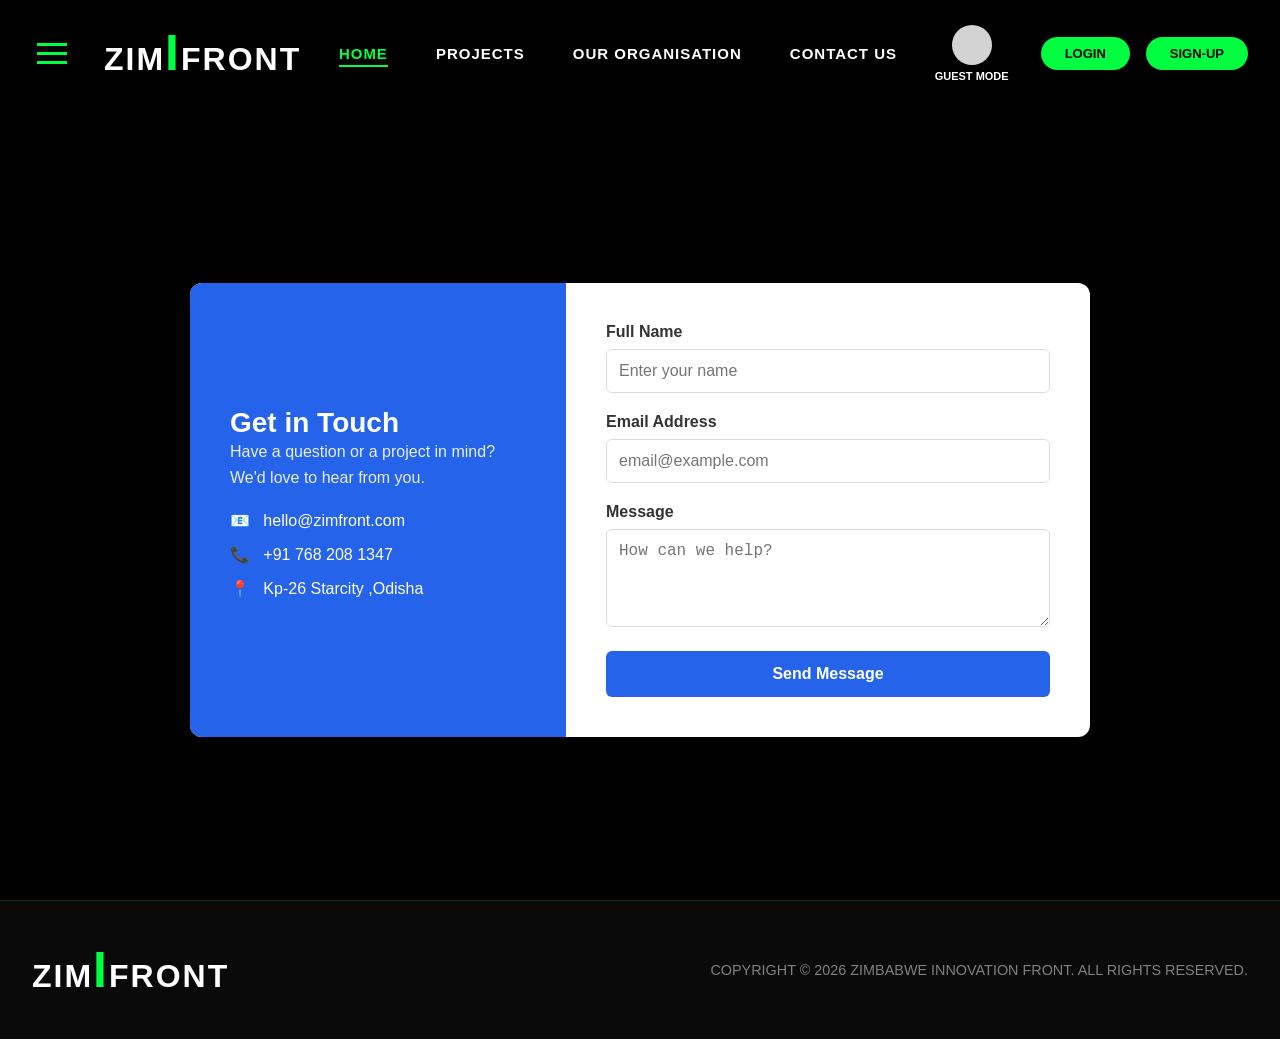
==== commit a9c408bc: "Update Contact.html" ====
--- a/Contact.html
+++ b/Contact.html
@@ -139,7 +139,7 @@
             }
         }
     </style>
-   
+   <link rel="stylesheet" href="Header_and_footer.css">
 </head>
 <body>
     
@@ -183,7 +183,7 @@
 
 <special-footer></special-footer>
 
-//<script src = 'Header_and_Footer.js'></script>    
+<script src = 'Header_and_Footer.js'></script>    
 
 <script>
     // Simple script to handle form submission UI
@@ -203,7 +203,7 @@
         }, 1000);
     });
 </script>
-//<script src="menu_button.js"></script>    
+<script src="menu_button.js"></script>    
 <link rel="stylesheet" href="Header_and_footer.css">
 <script src = 'headerFooterManager.js'></script>   
 </body>
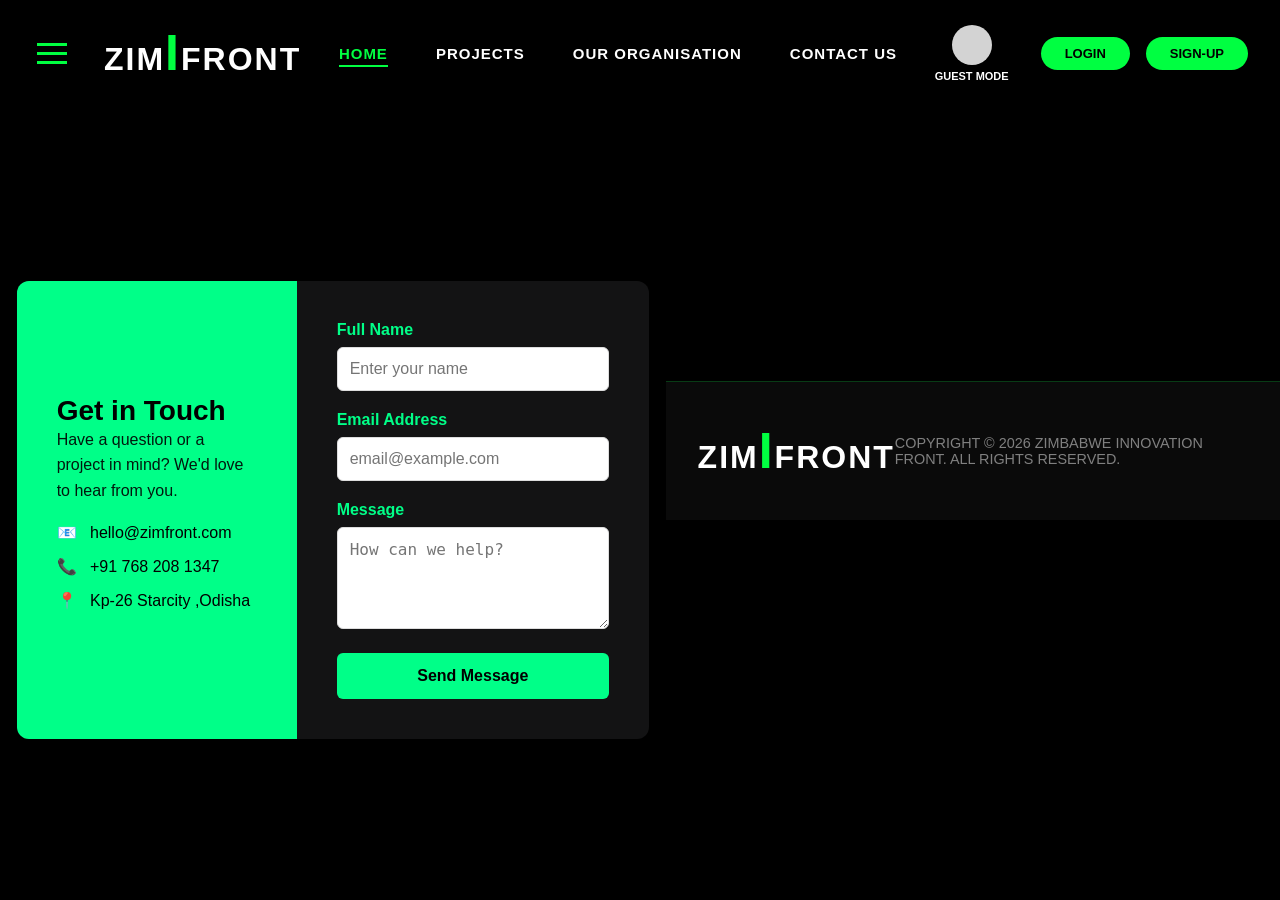
==== commit 709669df: "Merge 17fafc7abd4e7422776925206276254170a90f04 into 222efe74e9ee0a952ddb92fbbec378c06374da70" ====
--- a/Contact.html
+++ b/Contact.html
@@ -8,7 +8,11 @@
         /* Base Styles */
         body {
             font-family: 'Segoe UI', Tahoma, Geneva, Verdana, sans-serif;
-            background-color: #f4f7f9;
+            background-color: black;
+            display: flex;
+            justify-content: center;
+            align-items: center;
+            min-height: 100vh;
             margin: 0;
         }
 
@@ -25,8 +29,8 @@
             display: flex;
             flex-wrap: wrap;
             max-width: 900px;
-            width: 100%;
-            background: #fff;
+            width: 95%;
+            background: #131314;
             box-shadow: 0 15px 35px rgba(0,0,0,0.1);
             border-radius: 12px;
             overflow: hidden;
@@ -36,8 +40,8 @@
         /* Sidebar Info */
         .contact-info {
             flex: 1;
-            background: #2563eb;
-            color: white;
+            background: #00FF88;
+            color: black;
             padding: 40px;
             min-width: 280px;
             display: flex;
@@ -82,7 +86,7 @@
             display: block;
             margin-bottom: 8px;
             font-weight: 600;
-            color: #333;
+            color: #00FF88;
         }
 
         .input-group input, 
@@ -105,8 +109,8 @@
         /* Submit Button */
         .submit-btn {
             width: 100%;
-            background: #2563eb;
-            color: white;
+            background: #00FF88;
+            color: black;
             padding: 14px;
             border: none;
             border-radius: 6px;
@@ -139,12 +143,12 @@
             }
         }
     </style>
-   <link rel="stylesheet" href="Header_and_footer.css">
+    <link rel="stylesheet" href="Header_and_footer.css">
 </head>
 <body>
     
 <special-header></special-header>
-<div class="menu-overlay" id="menuOverlay"></div>
+
 <div class="page-wrapper">
 <div class="contact-container">
     <div class="contact-info">
@@ -182,6 +186,8 @@
 
 
 <special-footer></special-footer>
+
+<script src = 'headerFooterManager.js' defer></script>
 
 <script src = 'Header_and_Footer.js'></script>    
 
@@ -204,9 +210,7 @@
     });
 </script>
 <script src="menu_button.js"></script>    
-<link rel="stylesheet" href="Header_and_footer.css">
-<script src = 'headerFooterManager.js'></script>   
+
 </body>
-
 </html>
 
--- a/Header_and_footer.css
+++ b/Header_and_footer.css
@@ -194,7 +194,6 @@
     z-index: 1001;
     display: flex;
     flex-direction: column;
-    overflow-y: auto;
 }
 
 .mobile-menu.active {
@@ -318,10 +317,8 @@
         width:85%;
         left:-85%;
     }
-}
-
-
-
+
+}
 /* LOGIN / SIGNUP POPUP */
 
 .modal{
@@ -333,9 +330,6 @@
     height:100%;
     background:rgba(0,0,0,0.85);
     z-index:2000;
-    justify-content:center;
-    align-items:center;
-    overflow-y:auto;
 }
 
 .modal-box{
@@ -363,567 +357,6 @@
     cursor:pointer;
 }
 
-.auth-wrapper {
-            width:100%;
-            display:flex;
-            justify-content:center;
-            align-items:center;
-            display: flex;
-            align-items: center;
-            justify-content: center;
-            padding: 120px 1rem 3rem;
-            background: linear-gradient(135deg, #000000 0%, #001a00 100%);
-            position: relative;
-            overflow: hidden;
-        }
-
-        .auth-wrapper::before {
-            content: '';
-            position: absolute;
-            top: 50%;
-            left: 50%;
-            width: 600px;
-            height: 600px;
-            background: radial-gradient(circle, rgba(0,255,65,0.08) 0%, transparent 70%);
-            transform: translate(-50%, -50%);
-            pointer-events: none;
-        }
-
-        .auth-card {
-            background: rgba(10,10,10,0.95);
-            border: 1px solid rgba(0,255,65,0.25);
-            border-radius: 20px;
-            padding: 3rem 2.5rem;
-            width: 100%;
-            max-width: 460px;
-            box-shadow: 0 30px 80px rgba(0,0,0,0.6), 0 0 0 1px rgba(0,255,65,0.1);
-        }
-
-        .auth-logo {
-            font-size: 2rem;
-            font-weight: 700;
-            letter-spacing: 2px;
-            text-align: center;
-            margin-bottom: 0.5rem;
-        }
-
-        .auth-subtitle {
-            text-align: center;
-            color: #808080;
-            font-size: 0.9rem;
-            letter-spacing: 1px;
-            margin-bottom: 2.5rem;
-        }
-
-        .auth-title {
-            font-size: 1.8rem;
-            font-weight: 800;
-            color: #ffffff;
-            margin-bottom: 2rem;
-            letter-spacing: 1px;
-        }
-
-        .form-group {
-            margin-bottom: 1.25rem;
-        }
-
-        .form-group label {
-            display: block;
-            font-size: 0.78rem;
-            font-weight: 700;
-            letter-spacing: 1.5px;
-            color: #00ff41;
-            margin-bottom: 0.5rem;
-            text-transform: uppercase;
-        }
-
-        .form-group input, .form-group select {
-            width: 100%;
-            padding: 0.9rem 1.2rem;
-            background: rgba(255,255,255,0.04);
-            border: 1px solid rgba(0,255,65,0.25);
-            border-radius: 10px;
-            color: #ffffff;
-            font-size: 0.95rem;
-            transition: border-color 0.3s ease, box-shadow 0.3s ease;
-            outline: none;
-        }
-
-        .form-group select option {
-            background: #111;
-        }
-
-        .form-group input:focus, .form-group select:focus {
-            border-color: #00ff41;
-            box-shadow: 0 0 0 3px rgba(0,255,65,0.1);
-        }
-
-        .form-group input::placeholder {
-            color: #444;
-        }
-
-        .btn-auth {
-            width: 100%;
-            padding: 1rem;
-            background: #00ff41;
-            color: #000000;
-            border: none;
-            border-radius: 35px;
-            font-size: 1rem;
-            font-weight: 800;
-            letter-spacing: 2px;
-            cursor: pointer;
-            transition: all 0.3s ease;
-            margin-top: 0.5rem;
-        }
-
-        .btn-auth:hover {
-            background: #00cc34;
-            transform: translateY(-2px);
-            box-shadow: 0 10px 30px rgba(0,255,65,0.3);
-        }
-
-        .auth-switch {
-            text-align: center;
-            margin-top: 1.5rem;
-            color: #808080;
-            font-size: 0.9rem;
-        }
-
-        .auth-switch a {
-            color: #00ff41;
-            font-weight: 700;
-            text-decoration: none;
-            transition: color 0.3s;
-        }
-
-        .auth-switch a:hover { color: #00cc34; }
-
-        .error-msg {
-            color: #ff4444;
-            font-size: 0.82rem;
-            margin-top: 0.75rem;
-            text-align: center;
-            display: none;
-        }
-
-        .avatar-upload {
-            display: flex;
-            align-items: center;
-            gap: 1rem;
-            margin-bottom: 1.5rem;
-        }
-
-        .avatar-preview {
-            width: 60px;
-            height: 60px;
-            border-radius: 50%;
-            background: #1a1a1a;
-            border: 2px solid rgba(0,255,65,0.3);
-            overflow: hidden;
-            flex-shrink: 0;
-            display: flex;
-            align-items: center;
-            justify-content: center;
-            color: #444;
-            font-size: 1.5rem;
-        }
-
-        .avatar-preview img {
-            width: 100%;
-            height: 100%;
-            object-fit: cover;
-        }
-
-        .avatar-label {
-            font-size: 0.8rem;
-            color: #808080;
-            line-height: 1.5;
-        }
-
-        .avatar-label span {
-            color: #00ff41;
-            cursor: pointer;
-            font-weight: 700;
-        }
-
-        #avatarInput { display: none; }
-
- .auth-wrapper {
-            min-height: 100vh;
-            display: flex;
-            align-items: center;
-            justify-content: center;
-            padding: 120px 1rem 3rem;
-            background: linear-gradient(135deg, #000000 0%, #001a00 100%);
-            position: relative;
-            overflow: hidden;
-        }
-
-        .auth-wrapper::before {
-            content: '';
-            position: absolute;
-            top: 50%;
-            left: 50%;
-            width: 600px;
-            height: 600px;
-            background: radial-gradient(circle, rgba(0,255,65,0.08) 0%, transparent 70%);
-            transform: translate(-50%, -50%);
-            pointer-events: none;
-        }
-
-        .auth-card {
-            background: rgba(10,10,10,0.95);
-            border: 1px solid rgba(0,255,65,0.25);
-            border-radius: 20px;
-            padding: 3rem 2.5rem;
-            width: 100%;
-            max-width: 460px;
-            box-shadow: 0 30px 80px rgba(0,0,0,0.6), 0 0 0 1px rgba(0,255,65,0.1);
-            position: relative;
-        }
-
-        .auth-logo {
-            font-size: 2rem;
-            font-weight: 700;
-            letter-spacing: 2px;
-            text-align: center;
-            margin-bottom: 0.5rem;
-        }
-
-        .auth-subtitle {
-            text-align: center;
-            color: #808080;
-            font-size: 0.9rem;
-            letter-spacing: 1px;
-            margin-bottom: 2.5rem;
-        }
-
-        .auth-title {
-            font-size: 1.8rem;
-            font-weight: 800;
-            color: #ffffff;
-            margin-bottom: 2rem;
-            letter-spacing: 1px;
-        }
-
-        .form-group {
-            margin-bottom: 1.25rem;
-        }
-
-        .form-group label {
-            display: block;
-            font-size: 0.78rem;
-            font-weight: 700;
-            letter-spacing: 1.5px;
-            color: #00ff41;
-            margin-bottom: 0.5rem;
-            text-transform: uppercase;
-        }
-
-        .form-group input {
-            width: 100%;
-            padding: 0.9rem 1.2rem;
-            background: rgba(255,255,255,0.04);
-            border: 1px solid rgba(0,255,65,0.25);
-            border-radius: 10px;
-            color: #ffffff;
-            font-size: 0.95rem;
-            transition: border-color 0.3s ease, box-shadow 0.3s ease;
-            outline: none;
-        }
-
-        .form-group input:focus {
-            border-color: #00ff41;
-            box-shadow: 0 0 0 3px rgba(0,255,65,0.1);
-        }
-
-        .form-group input::placeholder {
-            color: #444;
-        }
-
-        .btn-auth {
-            width: 100%;
-            padding: 1rem;
-            background: #00ff41;
-            color: #000000;
-            border: none;
-            border-radius: 35px;
-            font-size: 1rem;
-            font-weight: 800;
-            letter-spacing: 2px;
-            cursor: pointer;
-            transition: all 0.3s ease;
-            margin-top: 0.5rem;
-        }
-
-        .btn-auth:hover {
-            background: #00cc34;
-            transform: translateY(-2px);
-            box-shadow: 0 10px 30px rgba(0,255,65,0.3);
-        }
-
-        .auth-switch {
-            text-align: center;
-            margin-top: 1.5rem;
-            color: #808080;
-            font-size: 0.9rem;
-        }
-
-        .auth-switch a {
-            color: #00ff41;
-            font-weight: 700;
-            text-decoration: none;
-            transition: color 0.3s;
-        }
-
-        .auth-switch a:hover {
-            color: #00cc34;
-        }
-
-        .error-msg {
-            color: #ff4444;
-            font-size: 0.82rem;
-            margin-top: 0.75rem;
-            text-align: center;
-            display: none;
-        }
-
-        /* Avatar upload preview */
-        .avatar-upload {
-            display: flex;
-            align-items: center;
-            gap: 1rem;
-            margin-bottom: 1.5rem;
-        }
-
-        .avatar-preview {
-            width: 60px;
-            height: 60px;
-            border-radius: 50%;
-            background: #1a1a1a;
-            border: 2px solid rgba(0,255,65,0.3);
-            overflow: hidden;
-            flex-shrink: 0;
-            display: flex;
-            align-items: center;
-            justify-content: center;
-            color: #444;
-            font-size: 1.5rem;
-        }
-
-        .avatar-preview img {
-            width: 100%;
-            height: 100%;
-            object-fit: cover;
-        }
-
-        .avatar-label {
-            font-size: 0.8rem;
-            color: #808080;
-            line-height: 1.5;
-        }
-
-        .avatar-label span {
-            color: #00ff41;
-            cursor: pointer;
-            font-weight: 700;
-        }
-
-        #avatarInput {
-            display: none;
-        }
-
-.join-wrapper {
-            min-height: 100vh;
-            display: flex;
-            align-items: center;
-            justify-content: center;
-            padding: 120px 1rem 3rem;
-            background: linear-gradient(135deg, #000000 0%, #001a00 100%);
-            position: relative;
-            overflow: hidden;
-        }
-
-        .join-wrapper::before {
-            content: '';
-            position: absolute;
-            top: -10%;
-            right: -10%;
-            width: 500px;
-            height: 500px;
-            background: radial-gradient(circle, rgba(0,255,65,0.07) 0%, transparent 70%);
-            pointer-events: none;
-        }
-
-        .join-card {
-            background: rgba(10,10,10,0.95);
-            border: 1px solid rgba(0,255,65,0.25);
-            border-radius: 20px;
-            padding: 3rem 2.5rem;
-            width: 100%;
-            max-width: 560px;
-            box-shadow: 0 30px 80px rgba(0,0,0,0.6);
-            position: relative;
-        }
-
-        .join-badge {
-            display: inline-block;
-            background: rgba(0,255,65,0.12);
-            color: #00ff41;
-            font-size: 0.75rem;
-            font-weight: 700;
-            letter-spacing: 2px;
-            padding: 0.4rem 1rem;
-            border-radius: 20px;
-            border: 1px solid rgba(0,255,65,0.3);
-            margin-bottom: 1.25rem;
-            text-transform: uppercase;
-        }
-
-        .join-logo {
-            font-size: 2rem;
-            font-weight: 700;
-            letter-spacing: 2px;
-            margin-bottom: 0.5rem;
-        }
-
-        .join-title {
-            font-size: 2rem;
-            font-weight: 900;
-            color: #ffffff;
-            margin-bottom: 0.75rem;
-            letter-spacing: 1px;
-            line-height: 1.2;
-        }
-
-        .join-desc {
-            color: #808080;
-            font-size: 0.95rem;
-            line-height: 1.6;
-            margin-bottom: 2rem;
-        }
-
-        .form-group {
-            margin-bottom: 1.2rem;
-        }
-
-        .form-row {
-            display: grid;
-            grid-template-columns: 1fr 1fr;
-            gap: 1rem;
-        }
-
-        .form-group label {
-            display: block;
-            font-size: 0.75rem;
-            font-weight: 700;
-            letter-spacing: 1.5px;
-            color: #00ff41;
-            margin-bottom: 0.5rem;
-            text-transform: uppercase;
-        }
-
-        .form-group input,
-        .form-group select,
-        .form-group textarea {
-            width: 100%;
-            padding: 0.9rem 1.2rem;
-            background: rgba(255,255,255,0.04);
-            border: 1px solid rgba(0,255,65,0.25);
-            border-radius: 10px;
-            color: #ffffff;
-            font-size: 0.95rem;
-            font-family: inherit;
-            transition: border-color 0.3s ease, box-shadow 0.3s ease;
-            outline: none;
-            resize: vertical;
-        }
-
-        .form-group select option {
-            background: #111;
-        }
-
-        .form-group input:focus,
-        .form-group select:focus,
-        .form-group textarea:focus {
-            border-color: #00ff41;
-            box-shadow: 0 0 0 3px rgba(0,255,65,0.1);
-        }
-
-        .form-group input::placeholder,
-        .form-group textarea::placeholder {
-            color: #444;
-        }
-
-        .btn-submit {
-            width: 100%;
-            padding: 1rem;
-            background: #00ff41;
-            color: #000000;
-            border: none;
-            border-radius: 35px;
-            font-size: 1rem;
-            font-weight: 800;
-            letter-spacing: 2px;
-            cursor: pointer;
-            transition: all 0.3s ease;
-            margin-top: 0.75rem;
-        }
-
-        .btn-submit:hover {
-            background: #00cc34;
-            transform: translateY(-2px);
-            box-shadow: 0 10px 30px rgba(0,255,65,0.3);
-        }
-
-        /* Success state */
-        .success-screen {
-            display: none;
-            text-align: center;
-            padding: 2rem 0;
-        }
-
-        .success-icon {
-            font-size: 4rem;
-            margin-bottom: 1rem;
-        }
-
-        .success-title {
-            font-size: 1.8rem;
-            font-weight: 900;
-            color: #00ff41;
-            margin-bottom: 1rem;
-        }
-
-        .success-msg {
-            color: #808080;
-            font-size: 0.95rem;
-            line-height: 1.6;
-            margin-bottom: 2rem;
-        }
-
-        .btn-home {
-            display: inline-block;
-            padding: 0.9rem 2.5rem;
-            background: #00ff41;
-            color: #000;
-            border: none;
-            border-radius: 35px;
-            font-weight: 800;
-            font-size: 0.95rem;
-            letter-spacing: 2px;
-            cursor: pointer;
-            text-decoration: none;
-            transition: all 0.3s ease;
-        }
-
-        .btn-home:hover {
-            background: #00cc34;
-            transform: translateY(-2px);
-        }
-
-        @media (max-width: 480px) {
-            .form-row { grid-template-columns: 1fr; }
-            .join-card { padding: 2rem 1.5rem; }
-        }
+
+
+
